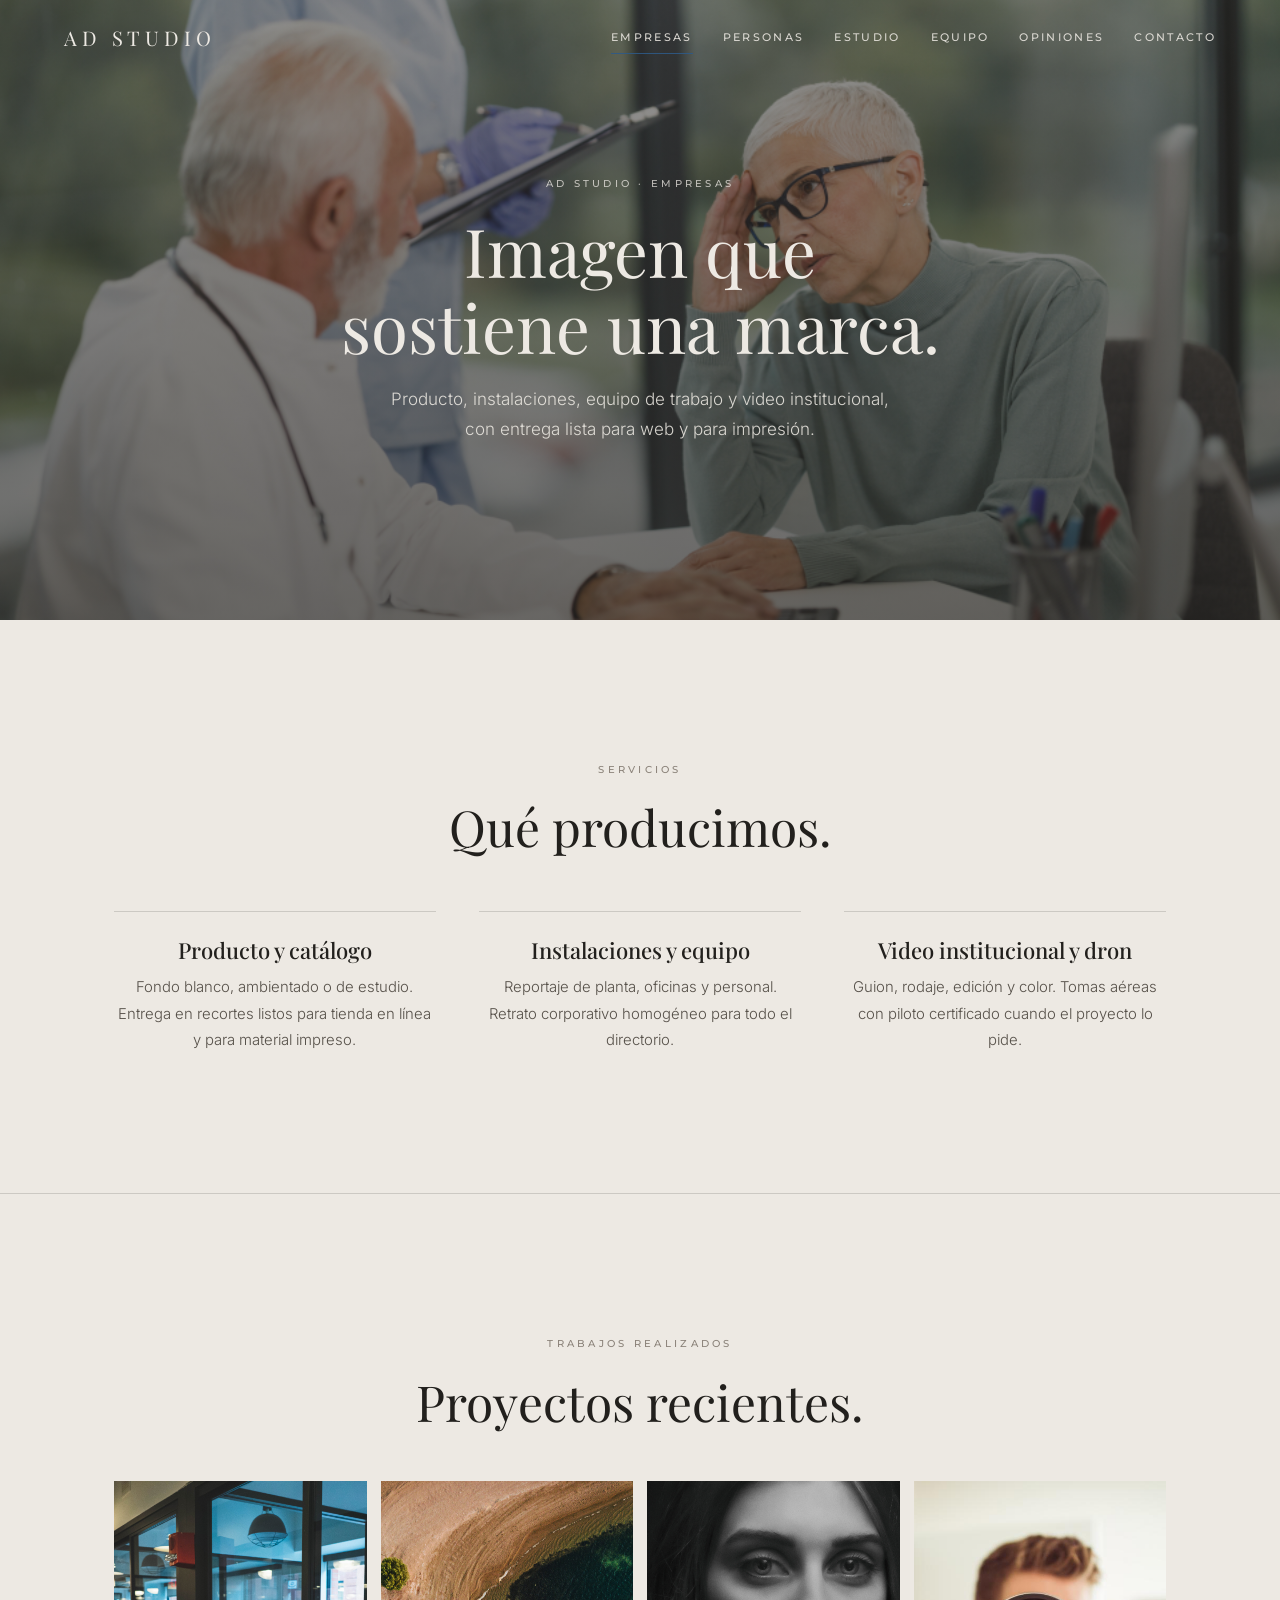
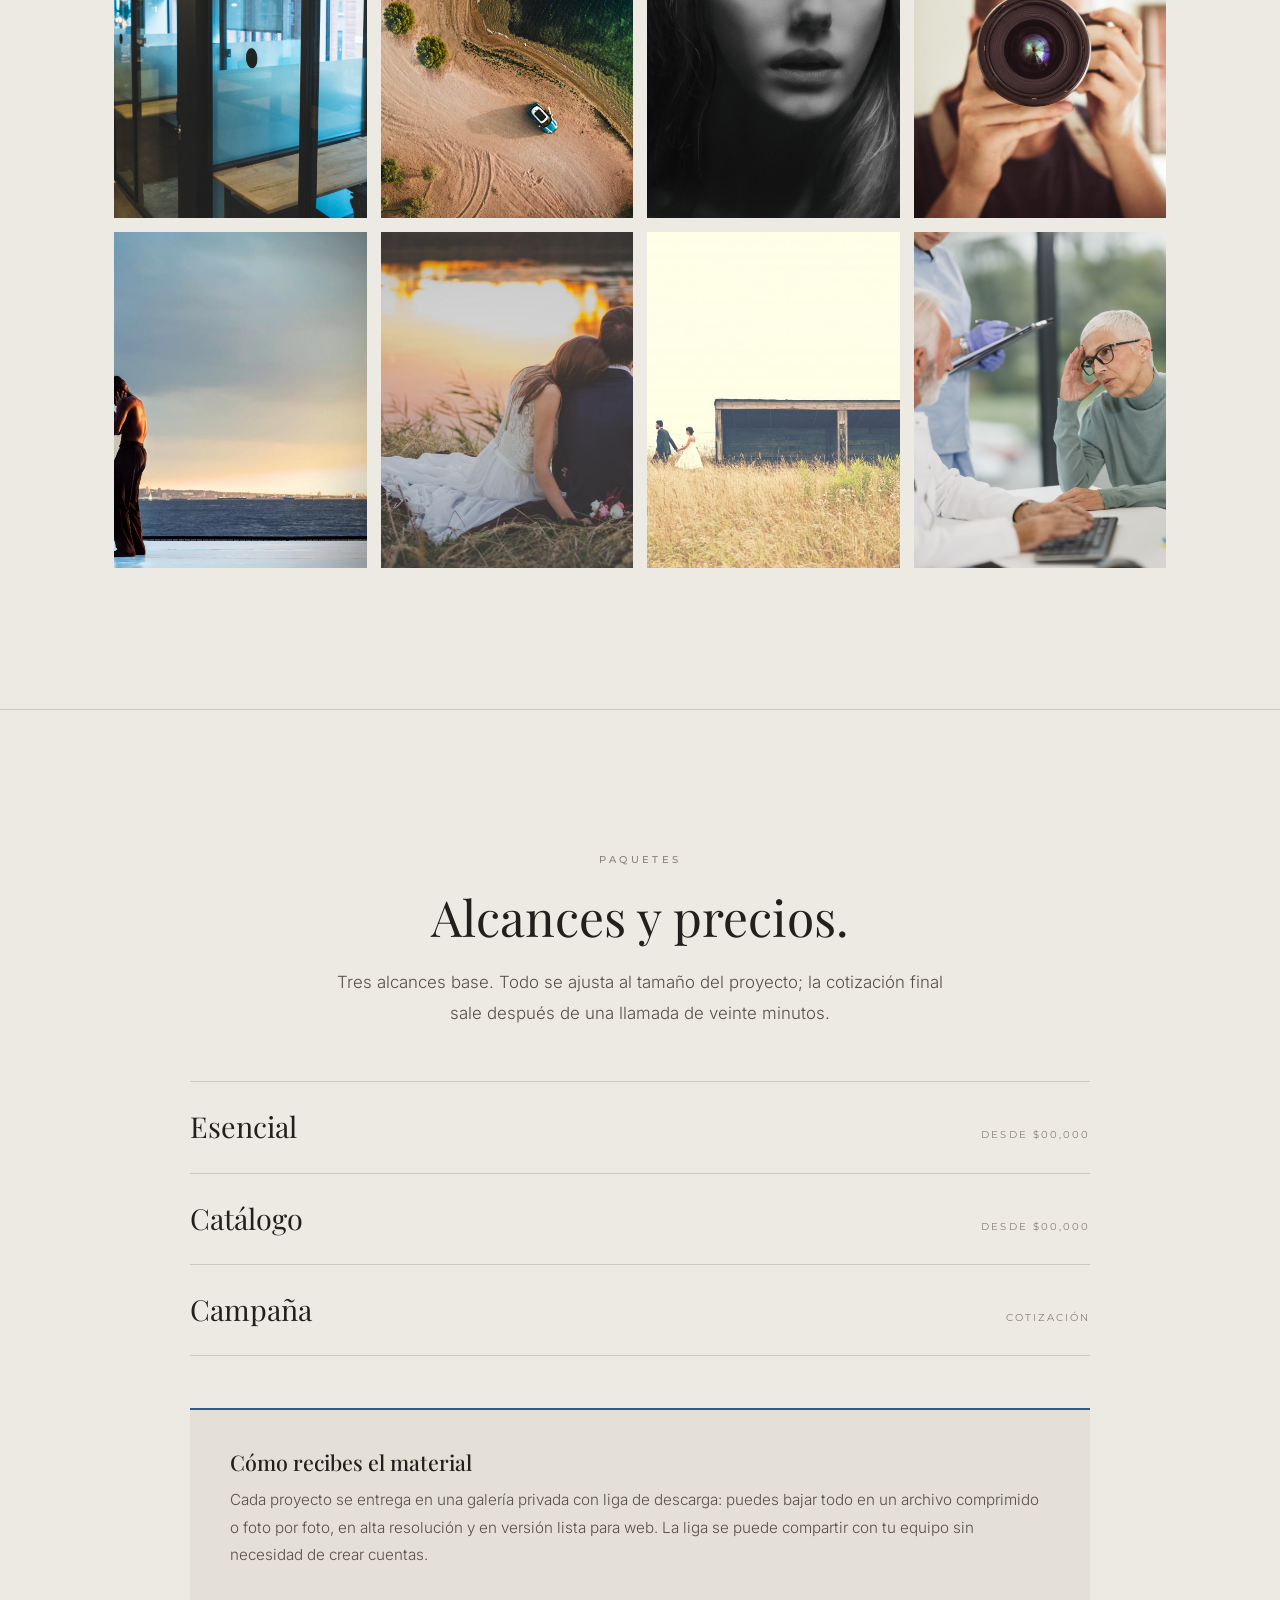
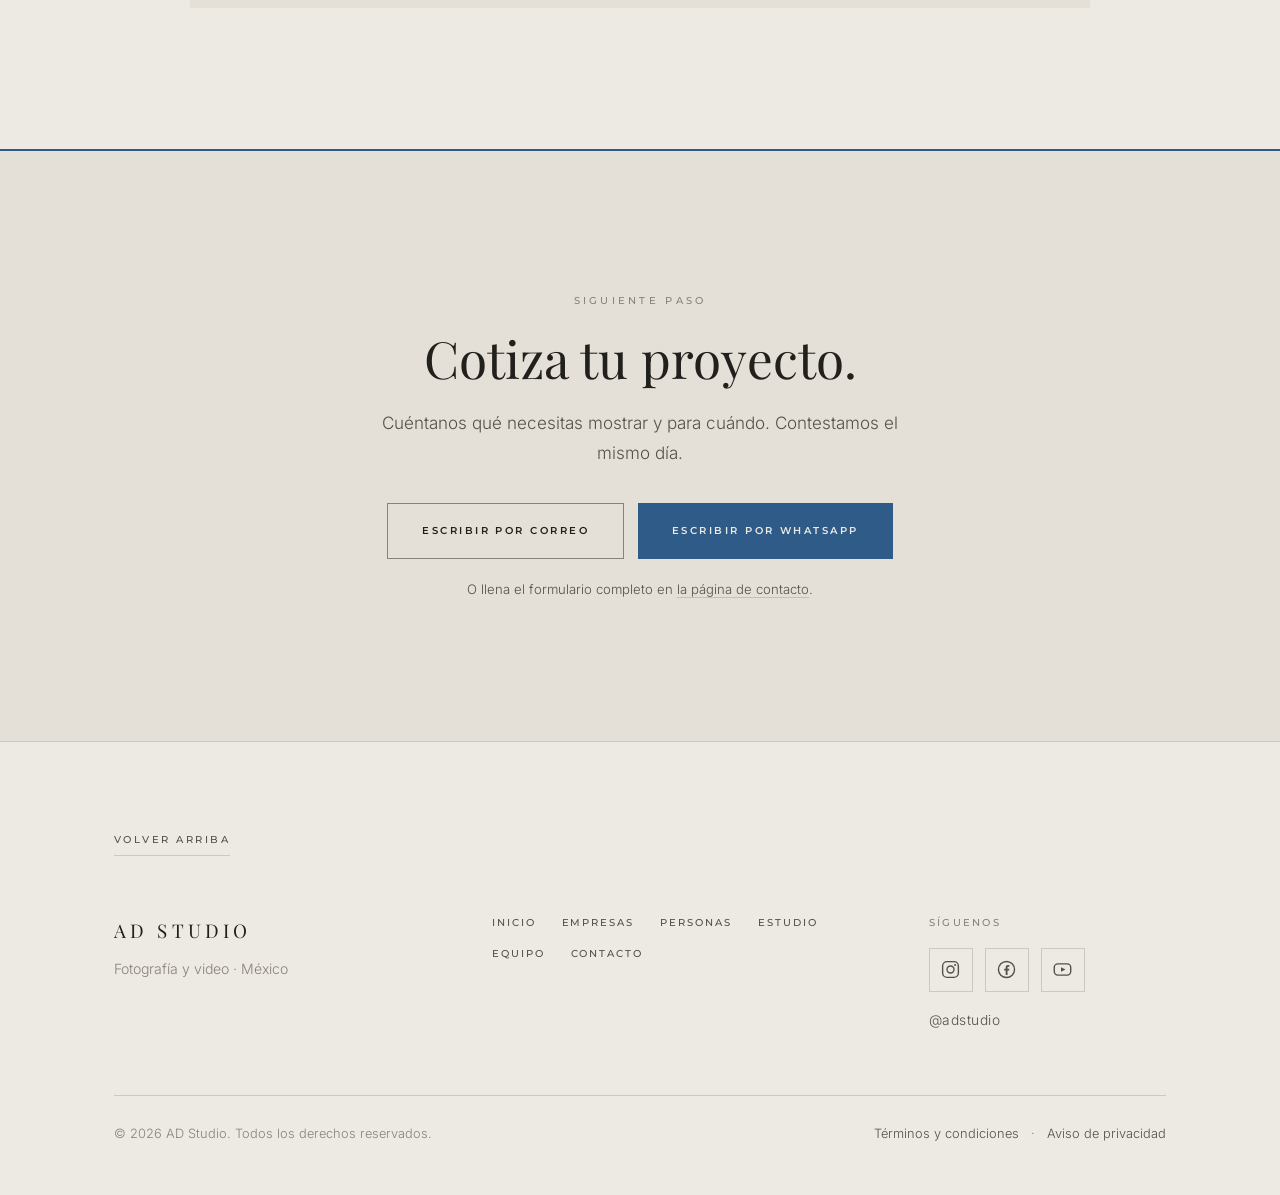
==== empresas.html @ ada670dd "Propuesta F Galeria: composicion centrada, puertas a sangre" ====
<!DOCTYPE html>
<html lang="es" data-zone="empresas">
<head>
<meta charset="utf-8">
<meta name="viewport" content="width=device-width, initial-scale=1">
<title>Empresas — AD Studio</title>
<meta name="description" content="Fotografía y video corporativo: producto, instalaciones, equipo, institucional y dron.">
<meta name="robots" content="noindex, nofollow, noarchive, nosnippet, noimageindex, notranslate">
<meta name="googlebot" content="noindex, nofollow">
<meta name="bingbot" content="noindex, nofollow">
<meta name="robots" content="noai, noimageai">
<meta name="referrer" content="no-referrer">
<meta http-equiv="Content-Security-Policy" content="default-src 'none'; img-src 'self' data:; media-src 'self'; style-src 'self'; script-src 'self'; font-src 'self'; form-action 'none'; base-uri 'none'; object-src 'none'">
<link rel="stylesheet" href="estilo.css">
</head>
<body>

<header class="bar">
  <div class="bar__in">
    <a class="sign" href="index.html">AD Studio</a>
    <button class="burger" type="button" aria-label="Menú" aria-expanded="false">
      <span></span><span></span><span></span>
    </button>
    <nav class="nav">
      <a href="empresas.html" aria-current="page">Empresas</a>
      <a href="personas.html">Personas</a>
      <a href="index.html#estudio">Estudio</a>
      <a href="index.html#equipo">Equipo</a>
      <a href="index.html#opiniones">Opiniones</a>
      <a href="index.html#contacto">Contacto</a>
    </nav>
  </div>
</header>

<main>

  <section class="phero">
    <img src="img/empresas-hero.jpg" alt="Sesión corporativa">
    <div class="phero__in">
      <span class="tag">AD Studio · Empresas</span>
      <h1>Imagen que sostiene una marca.</h1>
      <p>Producto, instalaciones, equipo de trabajo y video institucional, con entrega lista para web y para impresión.</p>
    </div>
  </section>

  <!-- ============ SERVICIOS ============ -->
  <section class="block">
    <div class="wrap">
      <span class="tag">Servicios</span>
      <h2>Qué producimos.</h2>
      <div class="svcs">
        <article class="svc">
          <h3>Producto y catálogo</h3>
          <p>Fondo blanco, ambientado o de estudio. Entrega en recortes listos para tienda en línea y para material impreso.</p>
        </article>
        <article class="svc">
          <h3>Instalaciones y equipo</h3>
          <p>Reportaje de planta, oficinas y personal. Retrato corporativo homogéneo para todo el directorio.</p>
        </article>
        <article class="svc">
          <h3>Video institucional y dron</h3>
          <p>Guion, rodaje, edición y color. Tomas aéreas con piloto certificado cuando el proyecto lo pide.</p>
        </article>
      </div>
    </div>
  </section>

  <!-- ============ TRABAJOS REALIZADOS: 8 fotos con zoom ============ -->
  <section class="block block--rule">
    <div class="wrap">
      <span class="tag">Trabajos realizados</span>
      <h2>Proyectos recientes.</h2>
      <div class="shots" id="shots-empresas">
        <figure class="shot"><img src="img/instalaciones.jpg" alt="Reportaje de instalaciones"></figure>
        <figure class="shot"><img src="img/dron.jpg" alt="Toma aérea con dron"></figure>
        <figure class="shot"><img src="img/marca-personal.jpg" alt="Retrato corporativo"></figure>
        <figure class="shot"><img src="img/estudio.jpg" alt="Sesión de producto en estudio"></figure>
        <figure class="shot"><img src="img/movimiento.jpg" alt="Video institucional"></figure>
        <figure class="shot"><img src="img/galeria-cine.jpg" alt="Fotograma de campaña"></figure>
        <figure class="shot"><img src="img/reel-cine.jpg" alt="Reel corporativo"></figure>
        <figure class="shot"><img src="img/empresas-hero.jpg" alt="Equipo de trabajo"></figure>
      </div>
      <button class="more" type="button" data-for="shots-empresas">Ver las 8 fotos</button>
    </div>
  </section>

  <!-- ============ PAQUETES ============ -->
  <section class="block block--rule">
    <div class="wrap">
      <span class="tag">Paquetes</span>
      <h2>Alcances y precios.</h2>
      <p class="lead mt22">Tres alcances base. Todo se ajusta al tamaño del proyecto; la cotización final sale después de una llamada de veinte minutos.</p>

      <div class="packs">
        <details class="pack">
          <summary><h3>Esencial</h3><span class="from">Desde $00,000</span></summary>
          <div class="pack__body">
            <ul>
              <li>Media jornada de producción</li>
              <li>40 fotografías editadas</li>
              <li>Galería de descarga por 6 meses</li>
            </ul>
            <ul>
              <li>Un set o locación</li>
              <li>Entrega en 10 días hábiles</li>
              <li>Licencia de uso comercial</li>
            </ul>
          </div>
        </details>

        <details class="pack">
          <summary><h3>Catálogo</h3><span class="from">Desde $00,000</span></summary>
          <div class="pack__body">
            <ul>
              <li>Jornada completa</li>
              <li>120 fotografías editadas</li>
              <li>Recortes para tienda en línea</li>
            </ul>
            <ul>
              <li>Hasta tres sets</li>
              <li>Entrega en 15 días hábiles</li>
              <li>Licencia de uso comercial ampliada</li>
            </ul>
          </div>
        </details>

        <details class="pack">
          <summary><h3>Campaña</h3><span class="from">Cotización</span></summary>
          <div class="pack__body">
            <ul>
              <li>Producción de varios días</li>
              <li>Fotografía y video</li>
              <li>Tomas aéreas con dron</li>
            </ul>
            <ul>
              <li>Guion y dirección de arte</li>
              <li>Cortes para redes y para web</li>
              <li>Calendario acordado por contrato</li>
            </ul>
          </div>
        </details>
      </div>

      <div class="note">
        <h3>Cómo recibes el material</h3>
        <p>Cada proyecto se entrega en una galería privada con liga de descarga: puedes bajar todo en un archivo comprimido o foto por foto, en alta resolución y en versión lista para web. La liga se puede compartir con tu equipo sin necesidad de crear cuentas.</p>
      </div>
    </div>
  </section>

  <section class="cta">
    <div class="wrap">
      <span class="tag">Siguiente paso</span>
      <h2>Cotiza tu proyecto.</h2>
      <p>Cuéntanos qué necesitas mostrar y para cuándo. Contestamos el mismo día.</p>
      <div class="send">
        <a class="btn btn--line" href="mailto:hola@adstudio.mx">Escribir por correo</a>
        <a class="btn" href="https://wa.me/520000000000" target="_blank" rel="noopener">Escribir por WhatsApp</a>
      </div>
      <p class="fine">O llena el formulario completo en <a href="index.html#contacto">la página de contacto</a>.</p>
    </div>
  </section>

</main>

<footer class="foot">
  <div class="wrap">
    <a class="foot__top" href="#">Volver arriba</a>

    <div class="foot__in">
      <div class="foot__brand">
        <p class="foot__mark">AD Studio</p>
        <p class="foot__tag">Fotografía y video · México</p>
      </div>

      <nav class="foot__nav" aria-label="Pie de página">
        <a href="index.html">Inicio</a>
        <a href="empresas.html">Empresas</a>
        <a href="personas.html">Personas</a>
        <a href="index.html#estudio">Estudio</a>
        <a href="index.html#equipo">Equipo</a>
        <a href="index.html#contacto">Contacto</a>
      </nav>

      <!-- Redes: faltan las cuentas reales de Andrés. Borrar la que no use. -->
      <div class="foot__social">
        <p class="foot__follow">Síguenos</p>
        <ul class="social">
          <li><a href="https://instagram.com/adstudio" target="_blank" rel="noopener" aria-label="Instagram">
            <svg viewBox="0 0 24 24" width="21" height="21" aria-hidden="true" focusable="false">
              <rect x="3" y="3" width="18" height="18" rx="5" fill="none" stroke="currentColor" stroke-width="1.6"/>
              <circle cx="12" cy="12" r="4" fill="none" stroke="currentColor" stroke-width="1.6"/>
              <circle cx="17.2" cy="6.8" r="1.15" fill="currentColor"/>
            </svg></a></li>
          <li><a href="https://facebook.com/adstudio" target="_blank" rel="noopener" aria-label="Facebook">
            <svg viewBox="0 0 24 24" width="21" height="21" aria-hidden="true" focusable="false">
              <circle cx="12" cy="12" r="9.2" fill="none" stroke="currentColor" stroke-width="1.6"/>
              <path d="M13.2 18.4v-5.2h1.75l.32-2.05H13.2V9.85c0-.6.18-1 1.03-1h1.1V7.05c-.19-.03-.84-.09-1.6-.09-1.58 0-2.66.95-2.66 2.7v1.49H9.3v2.05h1.77v5.2z" fill="currentColor"/>
            </svg></a></li>
          <li><a href="https://youtube.com/@adstudio" target="_blank" rel="noopener" aria-label="YouTube">
            <svg viewBox="0 0 24 24" width="21" height="21" aria-hidden="true" focusable="false">
              <rect x="2.6" y="5.6" width="18.8" height="12.8" rx="4" fill="none" stroke="currentColor" stroke-width="1.6"/>
              <path d="M10.3 9.4l5.1 2.6-5.1 2.6z" fill="currentColor"/>
            </svg></a></li>
        </ul>
        <p class="foot__handle">@adstudio</p>
      </div>
    </div>

    <div class="foot__legal">
      <p>© <span class="anio">2026</span> AD Studio. Todos los derechos reservados.</p>
      <p class="foot__legal-links">
        <a href="terminos.html">Términos y condiciones</a>
        <span aria-hidden="true">·</span>
        <a href="privacidad.html">Aviso de privacidad</a>
      </p>
    </div>
  </div>
</footer>

<script src="sitio.js"></script>
</body>
</html>
---- estilo.css ----
/* =========================================================
   AD STUDIO - Propuesta F "Galería"
   Mismo contenido y misma paleta clara que "Luz", otra puesta
   en pagina: composicion centrada de revista, las dos puertas
   a sangre de lado a lado, trayectoria en linea de tiempo.
   Tipografias del brief: Playfair Display + Montserrat + Inter.
   ========================================================= */

@font-face{font-family:'Playfair Display';font-style:normal;font-weight:400;font-display:swap;src:url(fonts/PlayfairDisplay-400-normal.woff2) format('woff2')}
@font-face{font-family:'Playfair Display';font-style:normal;font-weight:500;font-display:swap;src:url(fonts/PlayfairDisplay-500-normal.woff2) format('woff2')}
@font-face{font-family:'Playfair Display';font-style:normal;font-weight:600;font-display:swap;src:url(fonts/PlayfairDisplay-600-normal.woff2) format('woff2')}
@font-face{font-family:'Playfair Display';font-style:italic;font-weight:400;font-display:swap;src:url(fonts/PlayfairDisplay-400-italic.woff2) format('woff2')}
@font-face{font-family:'Montserrat';font-style:normal;font-weight:400;font-display:swap;src:url(fonts/Montserrat-400-normal.woff2) format('woff2')}
@font-face{font-family:'Montserrat';font-style:normal;font-weight:500;font-display:swap;src:url(fonts/Montserrat-500-normal.woff2) format('woff2')}
@font-face{font-family:'Montserrat';font-style:normal;font-weight:600;font-display:swap;src:url(fonts/Montserrat-600-normal.woff2) format('woff2')}
@font-face{font-family:'Inter';font-style:normal;font-weight:300;font-display:swap;src:url(fonts/Inter-300-normal.woff2) format('woff2')}
@font-face{font-family:'Inter';font-style:normal;font-weight:400;font-display:swap;src:url(fonts/Inter-400-normal.woff2) format('woff2')}
@font-face{font-family:'Inter';font-style:normal;font-weight:500;font-display:swap;src:url(fonts/Inter-500-normal.woff2) format('woff2')}

:root{
  /* misma paleta de la propuesta 3 que pidio Andres */
  --bone:#EDE9E3;
  --bone-2:#E4DFD7;
  --bone-3:#D8D2C8;
  --char:#22201D;
  --char-2:#565049;
  --char-3:#8A8279;
  --night:#1A2B4C;
  --steel:#2E5B88;
  --copper:#B07F53;
  --rule:rgba(34,32,29,.16);
  --accent:#1A2B4C;

  --display:"Playfair Display",Georgia,"Times New Roman",serif;
  --text:"Inter",system-ui,-apple-system,"Segoe UI",sans-serif;
  --label:"Montserrat",system-ui,-apple-system,sans-serif;
  --ease:cubic-bezier(.22,.61,.36,1);

  --gut:clamp(22px,5vw,80px);
  --stack:clamp(76px,11vw,160px);
}
[data-zone="empresas"]{--accent:#2E5B88}
[data-zone="personas"]{--accent:#B07F53}

*{box-sizing:border-box}
html{scroll-behavior:smooth;-webkit-text-size-adjust:100%}
body{
  margin:0;background:var(--bone);color:var(--char);
  font-family:var(--text);font-weight:300;font-size:17px;line-height:1.8;
  -webkit-font-smoothing:antialiased;overflow-x:hidden;
}
img{max-width:100%;display:block}
a{color:inherit;text-decoration:none}
p{margin:0}
h1,h2,h3{margin:0;font-family:var(--display);font-weight:400;line-height:1.12;text-wrap:balance}
:focus-visible{outline:2px solid var(--accent);outline-offset:3px}
button,input,select,textarea{font:inherit;color:inherit}
.sr{position:absolute;width:1px;height:1px;overflow:hidden;clip:rect(0 0 0 0);white-space:nowrap}

.wrap{max-width:1180px;margin:0 auto;padding:0 var(--gut)}
.narrow{max-width:64ch}

/* En esta propuesta los encabezados de seccion van centrados:
   es lo que le da el aire de galeria. */
.tag{
  font-family:var(--label);font-size:.64rem;font-weight:500;
  letter-spacing:.32em;text-transform:uppercase;color:var(--char-3);
  display:block;margin-bottom:20px;
}
.lead{font-size:1.05rem;color:var(--char-2);line-height:1.85;max-width:62ch}
.block > .wrap > .tag,
.block > .wrap > h2,
.block > .wrap > .lead,
.doors > .wrap > .tag,
.doors > .wrap > .doors__title{text-align:center;margin-left:auto;margin-right:auto}

/* ---------- barra ---------- */
.bar{position:fixed;top:0;left:0;right:0;z-index:60;transition:background .4s var(--ease),border-color .4s var(--ease);border-bottom:1px solid transparent}
.bar.is-solid{background:rgba(237,233,227,.95);backdrop-filter:blur(10px);border-bottom-color:var(--rule)}
.bar__in{display:flex;align-items:center;justify-content:space-between;gap:20px;min-height:76px;padding:0 var(--gut)}
.sign{font-family:var(--display);font-size:1.26rem;letter-spacing:.24em;text-transform:uppercase;color:#EDE9E3}
.bar.is-solid .sign,.bar.is-plain .sign{color:var(--char)}
.nav{display:flex;align-items:center;gap:30px}
.nav a{
  font-family:var(--label);font-size:.66rem;font-weight:500;letter-spacing:.22em;
  text-transform:uppercase;color:#EDE9E3;opacity:.88;padding:6px 0;
  border-bottom:1px solid transparent;transition:border-color .3s var(--ease),opacity .3s var(--ease);
}
.bar.is-solid .nav a,.bar.is-plain .nav a{color:var(--char-2);opacity:1}
.nav a:hover{border-bottom-color:currentColor}
.nav a[aria-current="page"]{border-bottom-color:var(--accent)}
.burger{display:none;background:none;border:0;width:46px;height:46px;cursor:pointer;align-items:center;justify-content:center;flex-direction:column;gap:5px}
.burger span{display:block;width:21px;height:1.5px;background:#EDE9E3;transition:transform .3s var(--ease),opacity .2s var(--ease)}
.bar.is-solid .burger span,.bar.is-plain .burger span{background:var(--char)}

/* ---------- hero: el video manda, el texto va centrado ---------- */
.hero{position:relative;height:100svh;min-height:560px;overflow:hidden;background:var(--char)}
.hero__media{position:absolute;inset:0}
.hero__media img,.hero__media video{position:absolute;inset:0;width:100%;height:100%;object-fit:cover}
.hero__media::after{content:"";position:absolute;inset:0;background:linear-gradient(180deg,rgba(34,32,29,.46) 0%,rgba(34,32,29,.22) 45%,rgba(34,32,29,.52) 100%)}
.cineloop img{opacity:0;animation:cine 18s infinite var(--ease);transform:scale(1.04)}
.cineloop img:nth-child(1){animation-delay:0s}
.cineloop img:nth-child(2){animation-delay:6s}
.cineloop img:nth-child(3){animation-delay:12s}
@keyframes cine{
  0%{opacity:0;transform:scale(1.02)}
  6%{opacity:1}
  33%{opacity:1;transform:scale(1.11)}
  39%{opacity:0;transform:scale(1.12)}
  100%{opacity:0}
}
.hero__in{
  position:relative;z-index:2;height:100%;display:flex;flex-direction:column;
  align-items:center;justify-content:center;text-align:center;
  padding:0 var(--gut);max-width:1180px;margin:0 auto;color:#EDE9E3;
}
.hero .tag{color:rgba(237,233,227,.76);letter-spacing:.38em;margin-bottom:26px}
.hero h1{font-size:clamp(2.4rem,6.2vw,5rem);font-weight:400;line-height:1.1;max-width:18ch}
.hero h1 em{font-style:italic}
.hero__sub{margin-top:26px;max-width:46ch;color:rgba(237,233,227,.88);font-size:1.02rem;line-height:1.75}
.scroll{
  position:absolute;left:50%;bottom:30px;transform:translateX(-50%);z-index:2;
  font-family:var(--label);font-size:.58rem;letter-spacing:.3em;text-transform:uppercase;
  color:rgba(237,233,227,.66);display:flex;flex-direction:column;align-items:center;gap:12px;
}
.scroll::after{content:"";width:1px;height:46px;background:linear-gradient(rgba(237,233,227,.66),transparent)}

/* ---------- dos puertas a sangre, lado a lado ---------- */
.doors{padding:var(--stack) 0 0}
.doors__title{font-family:var(--display);font-size:clamp(1.8rem,4vw,2.8rem);font-weight:400;max-width:22ch}
.doors__grid{
  display:grid;grid-template-columns:1fr 1fr;gap:0;
  margin-top:clamp(40px,5vw,64px);
  width:100vw;margin-left:calc(50% - 50vw);
}
.door{position:relative;display:block;overflow:hidden;background:var(--bone-3);aspect-ratio:3/4;isolation:isolate}
.door img{position:absolute;inset:0;width:100%;height:100%;object-fit:cover;z-index:-2;transition:transform 1.2s var(--ease)}
.door::after{
  content:"";position:absolute;inset:0;z-index:-1;
  background:linear-gradient(180deg,rgba(34,32,29,.20) 0%,rgba(34,32,29,.34) 55%,rgba(34,32,29,.72) 100%);
  transition:background .5s var(--ease);
}
.door:hover img,.door:focus-visible img{transform:scale(1.05)}
.door--e::after{background:linear-gradient(180deg,rgba(26,43,76,.22) 0%,rgba(26,43,76,.38) 55%,rgba(26,43,76,.78) 100%)}
.door--p::after{background:linear-gradient(180deg,rgba(60,40,26,.22) 0%,rgba(60,40,26,.36) 55%,rgba(60,40,26,.76) 100%)}
.door__in{
  position:relative;height:100%;display:flex;flex-direction:column;
  align-items:center;justify-content:center;text-align:center;
  padding:clamp(24px,4vw,56px);color:#EDE9E3;
}
.door h3{font-size:clamp(1.9rem,3.8vw,3rem);font-weight:400;letter-spacing:.02em}
.door p{margin-top:16px;font-size:.98rem;line-height:1.7;color:rgba(237,233,227,.88);max-width:30ch}
.door .go{
  margin-top:28px;display:inline-flex;flex-direction:column;align-items:center;gap:10px;
  font-family:var(--label);font-size:.64rem;font-weight:600;letter-spacing:.26em;text-transform:uppercase;
}
.door .go::after{content:"";width:34px;height:1px;background:currentColor;transition:width .35s var(--ease)}
.door:hover .go::after,.door:focus-visible .go::after{width:60px}

/* ---------- bloques ---------- */
.block{padding:var(--stack) 0}
.block--rule{border-top:1px solid var(--rule)}
.block h2{font-size:clamp(2rem,4.2vw,3.1rem);font-weight:400}
.block h2 em{font-style:italic}
.duo{display:grid;grid-template-columns:1fr 1fr;gap:clamp(32px,6vw,80px);align-items:center}
.duo figure{margin:0;aspect-ratio:4/5;overflow:hidden;background:var(--bone-3)}
.duo figure img{width:100%;height:100%;object-fit:cover}
.facts{display:flex;flex-wrap:wrap;gap:clamp(26px,5vw,58px);margin-top:40px;padding-top:30px;border-top:1px solid var(--rule)}
.fact b{display:block;font-family:var(--display);font-size:2.4rem;font-weight:400;line-height:1}
.fact span{font-family:var(--label);font-size:.62rem;letter-spacing:.22em;text-transform:uppercase;color:var(--char-3)}

/* ---------- estudio: cita centrada y linea de tiempo ---------- */
.split{display:block;max-width:74ch;margin:0 auto;text-align:center}
.quote{
  font-family:var(--display);font-style:italic;font-weight:400;
  font-size:clamp(1.6rem,3.2vw,2.4rem);line-height:1.34;color:var(--char);
  border:0;padding:0;margin:0 auto clamp(30px,4vw,46px);max-width:24ch;
}
.split h2{margin-bottom:0}
.split .lead{margin-left:auto;margin-right:auto;text-align:left}
.path{
  display:grid;grid-template-columns:repeat(4,1fr);gap:clamp(18px,2.6vw,34px);
  margin:clamp(52px,7vw,84px) 0 0;padding-top:clamp(30px,3.6vw,44px);
  border-top:1px solid var(--rule);position:relative;
}
.path > div{display:flex;flex-direction:column;gap:12px;position:relative;padding-top:22px}
.path > div::before{
  content:"";position:absolute;top:-2px;left:0;width:9px;height:9px;
  background:var(--accent);border-radius:50%;transform:translateY(-50%);
}
.path dt{font-family:var(--label);font-size:.64rem;font-weight:600;letter-spacing:.22em;text-transform:uppercase;color:var(--accent)}
.path dd{margin:0}
.path dd h3{font-size:1.24rem;font-weight:500;margin-bottom:8px}
.path dd p{font-size:.92rem;line-height:1.7;color:var(--char-2)}
.banner{position:relative;margin:clamp(52px,7vw,84px) 0 0;aspect-ratio:21/9;overflow:hidden;background:var(--bone-3)}
.banner img{width:100%;height:100%;object-fit:cover}

/* ---------- equipo ---------- */
.crew{display:grid;grid-template-columns:repeat(4,1fr);gap:clamp(14px,2vw,24px);margin-top:clamp(40px,5vw,60px)}
.flip{perspective:1200px;background:none;border:0;padding:0;cursor:pointer;text-align:center;font:inherit;color:inherit}
.flip__in{display:block;position:relative;aspect-ratio:3/4;transition:transform .7s var(--ease);transform-style:preserve-3d}
.flip[aria-pressed="true"] .flip__in{transform:rotateY(180deg)}
.flip__face{position:absolute;inset:0;backface-visibility:hidden;overflow:hidden;background:var(--bone-3)}
.flip__face img{width:100%;height:100%;object-fit:cover;filter:grayscale(1) contrast(1.04);transition:filter .5s var(--ease)}
.flip:hover .flip__face img{filter:grayscale(.15) contrast(1.02)}
.flip__back{
  transform:rotateY(180deg);background:var(--bone-2);color:var(--char);
  display:flex;flex-direction:column;justify-content:center;gap:12px;padding:clamp(18px,2.2vw,28px);
  text-align:left;border-top:2px solid var(--accent);
}
.flip__back .who{font-family:var(--display);font-size:1.42rem;font-weight:400;line-height:1.14}
.flip__back .role{font-family:var(--label);font-size:.58rem;letter-spacing:.22em;text-transform:uppercase;color:var(--char-3)}
.flip__back .bio{font-size:.88rem;line-height:1.6;color:var(--char-2)}
.flip__name{display:block;margin-top:16px}
.flip__name b{display:block;font-family:var(--display);font-size:1.12rem;font-weight:400}
.flip__name span{font-family:var(--label);font-size:.58rem;letter-spacing:.22em;text-transform:uppercase;color:var(--char-3)}
.flip__hint{font-family:var(--label);font-size:.56rem;letter-spacing:.2em;text-transform:uppercase;color:var(--char-3);margin-top:6px;display:block}

/* ---------- opiniones ---------- */
.voices{display:grid;grid-template-columns:repeat(3,1fr);gap:clamp(22px,3vw,46px);margin-top:clamp(40px,5vw,58px)}
.voice{border-top:1px solid var(--rule);padding-top:28px;margin:0;text-align:center}
.voice blockquote{margin:0;font-family:var(--display);font-size:1.22rem;font-weight:400;font-style:italic;line-height:1.5;color:var(--char)}
.voice figcaption{margin-top:20px;font-family:var(--label);font-size:.6rem;letter-spacing:.22em;text-transform:uppercase;color:var(--char-3)}

/* ---------- galerias ---------- */
.shots{display:grid;grid-template-columns:repeat(4,1fr);gap:clamp(8px,1.2vw,14px);margin-top:clamp(36px,4.4vw,52px)}
.shot{position:relative;margin:0;aspect-ratio:3/4;overflow:hidden;background:var(--bone-3)}
.shot img{width:100%;height:100%;object-fit:cover;transition:transform .9s var(--ease)}
.shot:hover img{transform:scale(1.08)}
.more{display:none}

/* ---------- paquetes ---------- */
.packs{margin-top:clamp(36px,4.4vw,52px);border-top:1px solid var(--rule);max-width:900px;margin-left:auto;margin-right:auto}
.pack{border-bottom:1px solid var(--rule)}
.pack summary{list-style:none;cursor:pointer;padding:28px 0;display:flex;align-items:baseline;justify-content:space-between;gap:20px}
.pack summary::-webkit-details-marker{display:none}
.pack summary h3{font-size:clamp(1.3rem,2.3vw,1.8rem);font-weight:400}
.pack[open] summary h3{color:var(--accent)}
.pack .from{font-family:var(--label);font-size:.64rem;letter-spacing:.2em;text-transform:uppercase;color:var(--char-3);white-space:nowrap}
.pack__body{padding-bottom:32px;display:grid;grid-template-columns:1fr 1fr;gap:clamp(22px,4vw,56px)}
.pack__body ul{margin:0;padding-left:1.1em;color:var(--char-2);font-size:.95rem;line-height:1.9}

/* ---------- contacto ---------- */
.talk__grid{display:grid;grid-template-columns:minmax(0,1.5fr) minmax(0,.9fr);gap:clamp(30px,5vw,64px);margin-top:clamp(40px,5vw,58px);align-items:start;text-align:left}
.form{background:var(--bone-2);padding:clamp(24px,3.4vw,44px)}
.form .row{display:grid;grid-template-columns:1fr 1fr;gap:clamp(14px,2vw,24px)}
.f{margin:0 0 clamp(16px,2vw,22px);display:flex;flex-direction:column;gap:8px}
.f label{font-family:var(--label);font-size:.6rem;font-weight:500;letter-spacing:.22em;text-transform:uppercase;color:var(--char-3)}
.f input,.f select,.f textarea{
  background:var(--bone);border:1px solid var(--rule);
  padding:13px 14px;min-height:48px;font-size:1rem;font-weight:300;width:100%;border-radius:0;
  transition:border-color .3s var(--ease);
}
.f select{appearance:none;cursor:pointer}
.f input:focus,.f select:focus,.f textarea:focus{outline:none;border-color:var(--accent)}
.f textarea{min-height:124px;resize:vertical;line-height:1.7}
.f input::placeholder,.f textarea::placeholder{color:var(--char-3)}

.btn{
  display:inline-flex;align-items:center;gap:12px;margin-top:34px;
  font-family:var(--label);font-size:.64rem;font-weight:600;letter-spacing:.24em;text-transform:uppercase;
  background:var(--accent);color:#EDE9E3;padding:18px 34px;min-height:52px;
  transition:filter .25s var(--ease),transform .25s var(--ease);
}
.btn:hover{filter:brightness(1.22);transform:translateY(-1px)}
.btn--line{background:transparent;color:var(--char);border:1px solid var(--char-3)}
.btn--line:hover{filter:none;background:var(--bone);border-color:var(--char)}
.send{display:flex;flex-wrap:wrap;gap:14px;margin-top:clamp(18px,2.4vw,28px)}
.send .btn{margin-top:0}
.estado{margin-top:16px;font-size:.88rem;color:var(--accent);min-height:1.2em}
.fine{margin-top:12px;font-size:.82rem;line-height:1.6;color:var(--char-3);max-width:52ch}
.fine a{border-bottom:1px solid var(--rule)}

.card{background:transparent;padding:0;border-top:2px solid var(--accent);padding-top:clamp(22px,2.6vw,30px)}
.card .tag{margin-bottom:24px}
.card dl{margin:0;display:flex;flex-direction:column;gap:24px}
.card dt{font-family:var(--label);font-size:.58rem;font-weight:500;letter-spacing:.22em;text-transform:uppercase;color:var(--char-3)}
.card dd{margin:6px 0 0;font-size:1rem;color:var(--char)}
.card dd a{border-bottom:1px solid var(--rule);transition:border-color .3s var(--ease)}
.card dd a:hover{border-bottom-color:var(--accent)}

.cta{background:var(--bone-2);color:var(--char);border-top:2px solid var(--accent);padding:var(--stack) 0;text-align:center}
.cta .tag{color:var(--char-3)}
.cta h2{font-size:clamp(2rem,4.4vw,3.2rem);font-weight:400;max-width:18ch;margin:0 auto}
.cta p{margin:20px auto 0;color:var(--char-2);max-width:48ch}
.cta .send{margin-top:34px;justify-content:center}
.cta .fine{margin-left:auto;margin-right:auto}

/* ---------- pie ---------- */
.foot{padding:60px 0 50px;border-top:1px solid var(--rule);font-size:.86rem;color:var(--char-3)}
.foot__in{display:flex;flex-wrap:wrap;gap:20px 46px;justify-content:space-between;align-items:flex-start}
.foot a{color:var(--char-2)}
.foot a:hover{color:var(--char)}
.foot nav{display:flex;flex-wrap:wrap;gap:8px 26px;font-family:var(--label);font-size:.62rem;letter-spacing:.2em;text-transform:uppercase}
.foot__mark{font-family:var(--display);font-size:1.18rem;letter-spacing:.22em;text-transform:uppercase;color:var(--char)}
.foot__in p + p{margin-top:10px}

/* ---------- paginas internas ---------- */
.phero{position:relative;height:min(72svh,620px);min-height:420px;overflow:hidden;background:var(--char)}
.phero img{position:absolute;inset:0;width:100%;height:100%;object-fit:cover}
.phero::after{content:"";position:absolute;inset:0;background:linear-gradient(180deg,rgba(34,32,29,.44),rgba(34,32,29,.64))}
.phero__in{position:relative;z-index:2;height:100%;display:flex;flex-direction:column;align-items:center;justify-content:center;text-align:center;padding:0 var(--gut);max-width:1180px;margin:0 auto;color:#EDE9E3}
.phero h1{font-size:clamp(2.2rem,5.6vw,4.2rem);font-weight:400;max-width:16ch}
.phero .tag{color:rgba(237,233,227,.76)}
.phero p{margin-top:20px;max-width:46ch;color:rgba(237,233,227,.88)}

.svcs{display:grid;grid-template-columns:repeat(3,1fr);gap:clamp(24px,3.4vw,48px);margin-top:clamp(40px,5vw,56px)}
.svc{border-top:1px solid var(--rule);padding-top:26px;text-align:center}
.svc h3{font-size:1.38rem;font-weight:500;margin-bottom:12px}
.svc p{font-size:.93rem;color:var(--char-2);line-height:1.75}

.note{margin:clamp(36px,4.4vw,52px) auto 0;background:var(--bone-2);padding:clamp(24px,3.4vw,40px);border-top:2px solid var(--accent);max-width:900px}
.note h3{font-size:1.34rem;font-weight:500;margin-bottom:12px}
.note p{color:var(--char-2);font-size:.95rem}

/* ---------- legal ---------- */
.legal{padding:140px 0 calc(var(--stack) * .8)}
.legal h1{font-size:clamp(2rem,4.2vw,2.9rem);font-weight:400;margin-bottom:10px}
.legal h2{font-size:1.36rem;font-weight:500;margin:48px 0 14px}
.legal p,.legal li{color:var(--char-2);font-size:.97rem;line-height:1.85}
.legal ul{padding-left:1.1em;margin:12px 0}
.legal .updated{font-family:var(--label);font-size:.62rem;letter-spacing:.2em;text-transform:uppercase;color:var(--char-3)}

/* ---------- utilidades (la CSP bloquea los estilos en linea) ---------- */
.mt14{margin-top:14px}
.mt18{margin-top:18px}
.mt20{margin-top:20px}
.mt22{margin-top:22px}
.mt26{margin-top:26px}
.mt40{margin-top:40px}

/* =========================================================
   MOVIL - menos informacion al scrollear
   ========================================================= */
@media (max-width:1000px){
  .crew{grid-template-columns:repeat(2,1fr)}
  .voices{grid-template-columns:1fr;gap:32px}
  .svcs{grid-template-columns:1fr;gap:30px}
  .shots{grid-template-columns:repeat(2,1fr)}
  .pack__body{grid-template-columns:1fr}
  .path{grid-template-columns:1fr 1fr;gap:26px 30px}
  .talk__grid{grid-template-columns:1fr;gap:34px}
  .flip__back{padding:14px;gap:8px;justify-content:flex-start}
  .flip__back .role{font-size:.54rem;letter-spacing:.16em}
  .flip__back .who{font-size:1.1rem}
  .flip__back .bio{font-size:.78rem;line-height:1.5}
}
@media (max-width:820px){
  body{font-size:16px}
  :root{--stack:clamp(56px,13vw,88px)}
  .nav{
    position:fixed;inset:76px 0 auto;flex-direction:column;align-items:flex-start;gap:0;
    background:var(--bone);border-bottom:1px solid var(--rule);padding:8px var(--gut) 24px;
    transform:translateY(-130%);transition:transform .42s var(--ease);
  }
  .nav.is-open{transform:translateY(0)}
  .nav a{color:var(--char);opacity:1;width:100%;padding:16px 0;border-bottom:1px solid var(--rule);font-size:.74rem}
  .nav a:last-child{border-bottom:0}
  .burger{display:flex}
  .bar.is-open{background:var(--bone)}
  .bar.is-open .sign{color:var(--char)}
  .bar.is-open .burger span{background:var(--char)}
  .bar.is-open .burger span:nth-child(1){transform:translateY(6.5px) rotate(45deg)}
  .bar.is-open .burger span:nth-child(2){opacity:0}
  .bar.is-open .burger span:nth-child(3){transform:translateY(-6.5px) rotate(-45deg)}

  .hero{height:84svh;min-height:470px}
  .hero__sub{display:none}
  .scroll{display:none}
  .doors__grid{grid-template-columns:1fr}
  .door{aspect-ratio:4/3}
  .door p{display:none}
  .duo{grid-template-columns:1fr;gap:28px}
  .duo figure{aspect-ratio:3/2}
  .banner{aspect-ratio:3/2}
  .path{grid-template-columns:1fr;gap:24px}
  .facts{gap:24px 34px}
  .fact b{font-size:2rem}
  .crew{gap:12px}
  .shot:nth-child(n+5){display:none}
  .shots.is-all .shot{display:block}
  .more{
    display:inline-flex;align-items:center;gap:10px;margin-top:22px;background:none;border:1px solid var(--rule);
    font-family:var(--label);font-size:.62rem;font-weight:500;letter-spacing:.22em;text-transform:uppercase;
    padding:14px 24px;min-height:46px;cursor:pointer;color:var(--char-2);
  }
  .form .row{grid-template-columns:1fr;gap:0}
  .send{flex-direction:column;align-items:stretch}
  .send .btn{justify-content:center}
  .phero{height:64svh;min-height:380px}
  .phero p{display:none}
  .foot__in{flex-direction:column;gap:22px}
}
@media (max-height:760px){ .scroll{display:none} }
@media (prefers-reduced-motion:reduce){
  html{scroll-behavior:auto}
  *,*::before,*::after{animation-duration:.001ms!important;animation-iteration-count:1!important;transition-duration:.001ms!important}
  .cineloop img:nth-child(1){opacity:1}
}

/* =========================================================
   PIE DE PAGINA COMPLETO
   Menu, redes sociales y linea de derechos reservados.
   ========================================================= */
.foot{padding:clamp(56px,7vw,84px) 0 46px;border-top:1px solid var(--rule)}
.foot__top{
  display:inline-block;font-family:var(--label);font-size:.6rem;font-weight:500;
  letter-spacing:.26em;text-transform:uppercase;padding-bottom:7px;
  border-bottom:1px solid var(--rule);margin-bottom:clamp(38px,5vw,58px);
  transition:border-color .3s var(--ease);
}
.foot__top:hover{border-bottom-color:var(--accent)}
.foot__in{
  display:grid;grid-template-columns:minmax(0,1.1fr) minmax(0,1.3fr) minmax(0,.8fr);
  gap:clamp(30px,4vw,56px);align-items:start;
}
.foot__tag{margin-top:12px;font-size:.88rem;line-height:1.6}
.foot__nav{display:flex;flex-wrap:wrap;gap:12px 30px;font-family:var(--label);font-size:.63rem;font-weight:500;letter-spacing:.2em;text-transform:uppercase}
.foot__nav a{padding-bottom:4px;border-bottom:1px solid transparent;transition:border-color .3s var(--ease)}
.foot__nav a:hover{border-bottom-color:currentColor}
.foot__follow{font-family:var(--label);font-size:.6rem;font-weight:500;letter-spacing:.24em;text-transform:uppercase;margin-bottom:16px}
.social{list-style:none;margin:0;padding:0;display:flex;gap:12px}
.social a{
  display:inline-flex;align-items:center;justify-content:center;width:44px;height:44px;
  border:1px solid var(--rule);transition:border-color .3s var(--ease),color .3s var(--ease);
}
.social svg{display:block}
.foot__handle{margin-top:16px;font-size:.86rem;letter-spacing:.04em}
.foot__legal{
  margin-top:clamp(40px,5vw,62px);padding-top:26px;border-top:1px solid var(--rule);
  display:flex;flex-wrap:wrap;gap:10px 32px;justify-content:space-between;align-items:baseline;
  font-size:.8rem;
}
.foot__legal-links{display:flex;flex-wrap:wrap;gap:8px 12px}
.foot__legal-links a{padding-bottom:3px;border-bottom:1px solid transparent;transition:border-color .3s var(--ease)}
.foot__legal-links a:hover{border-bottom-color:currentColor}

@media (max-width:900px){
  .foot__in{grid-template-columns:1fr;gap:34px}
  .foot__legal{flex-direction:column;gap:12px}
}

.foot{color:var(--char-3)}
.foot a{color:var(--char-2)}
.foot a:hover{color:var(--char)}
.social a{color:var(--char-2)}
.social a:hover{border-color:var(--accent);color:var(--accent)}
.foot__handle{color:var(--char-2)}
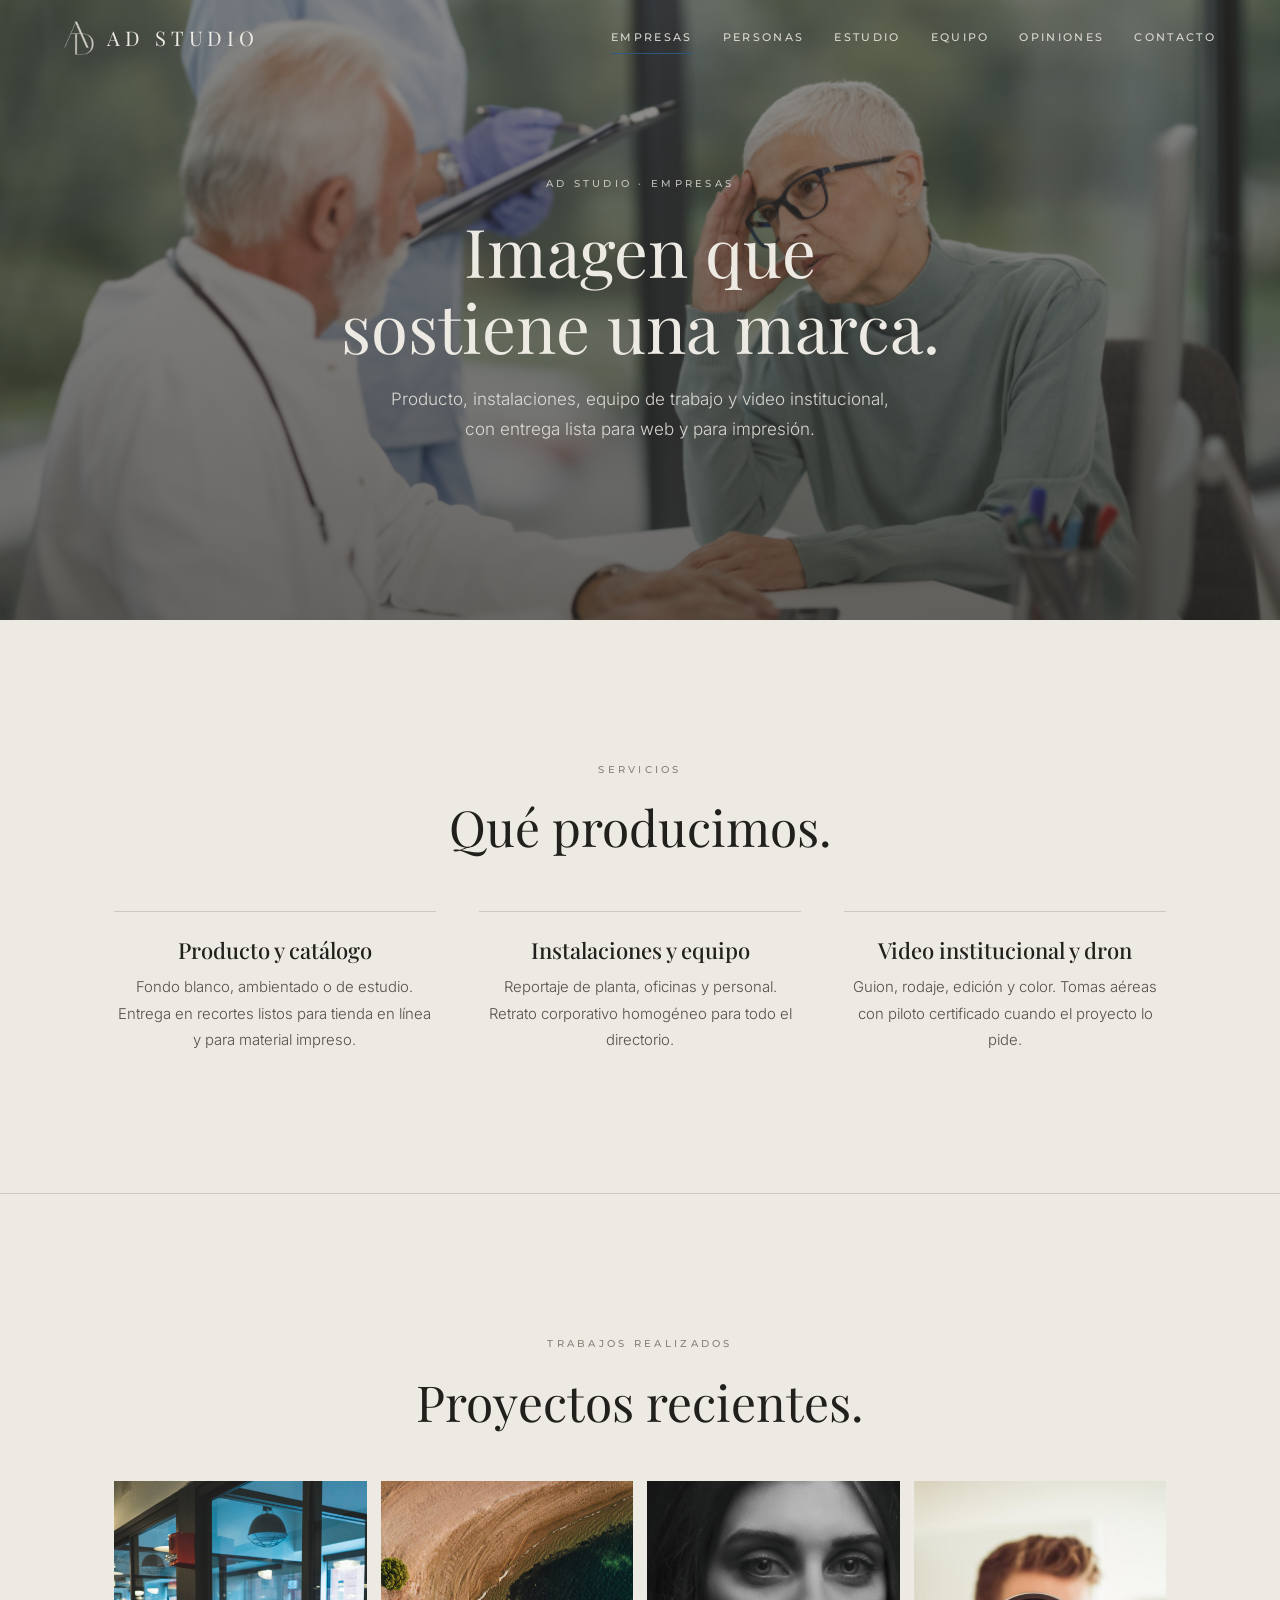
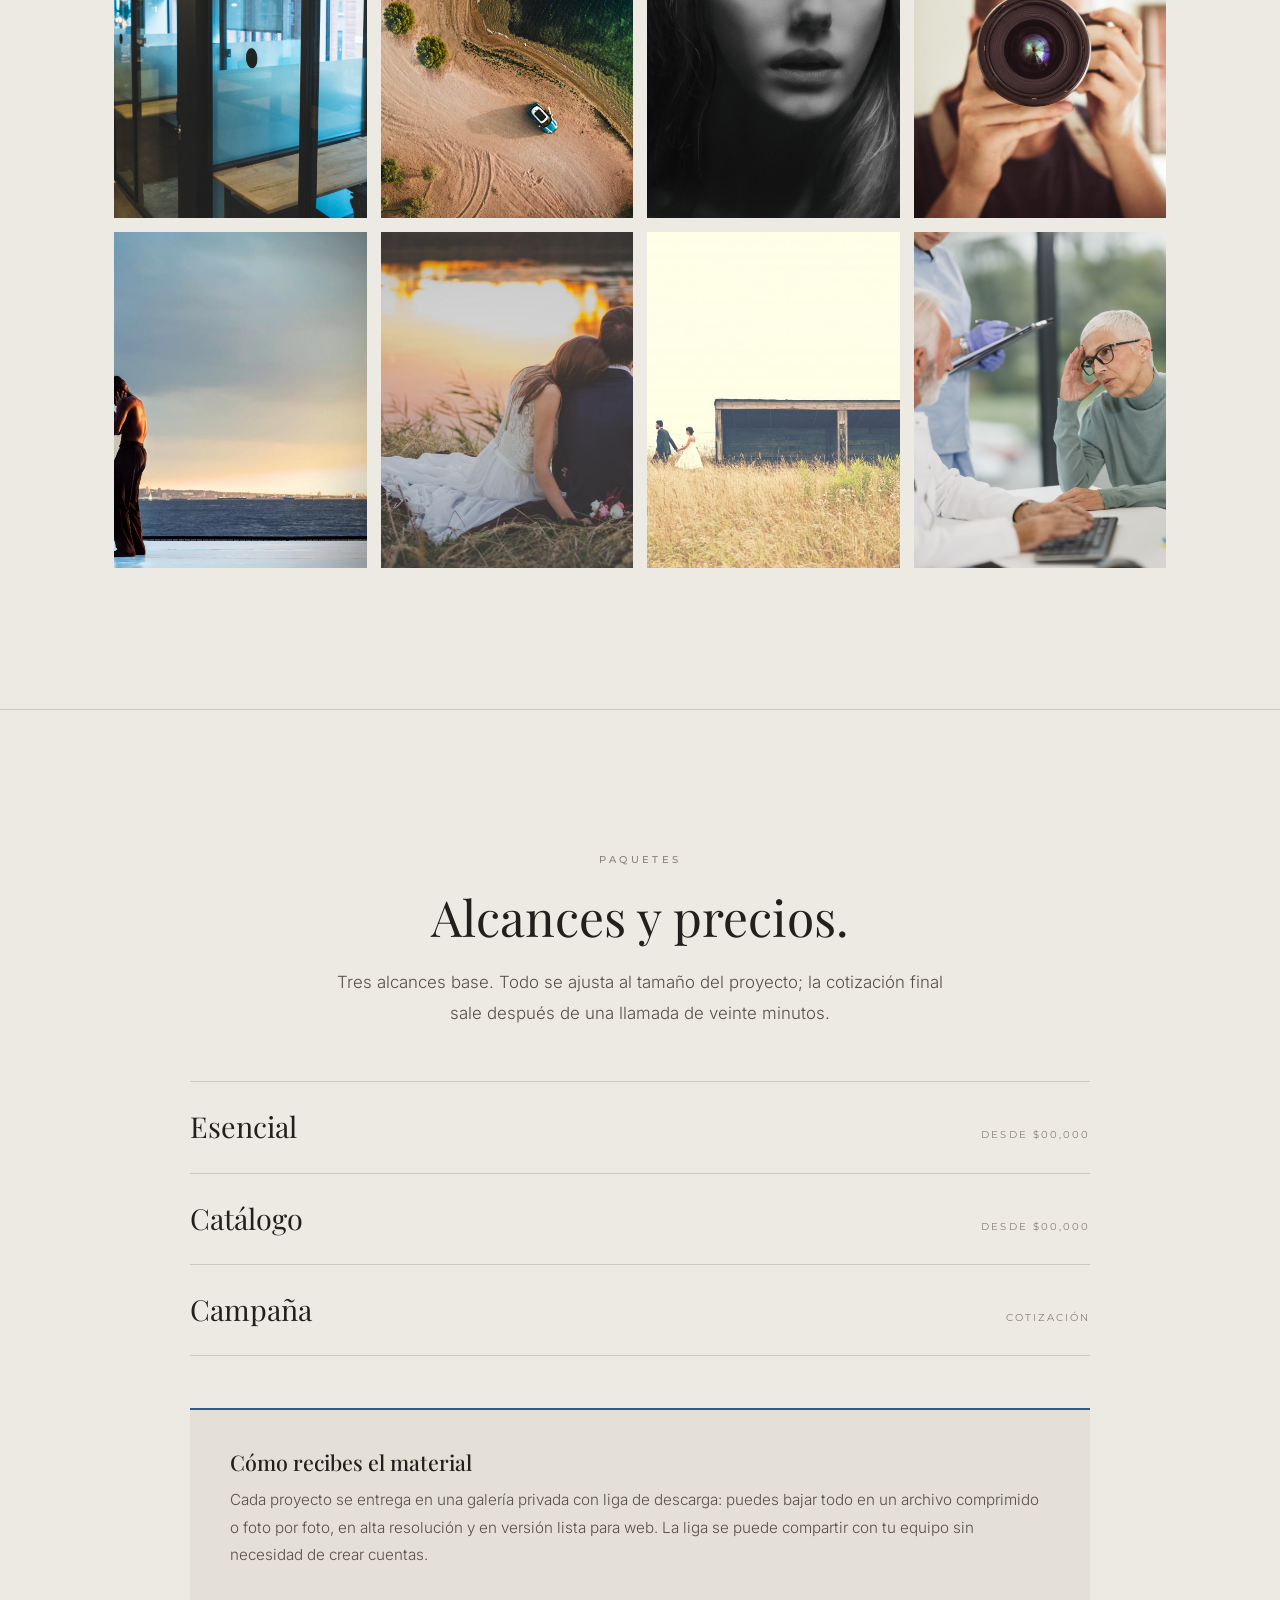
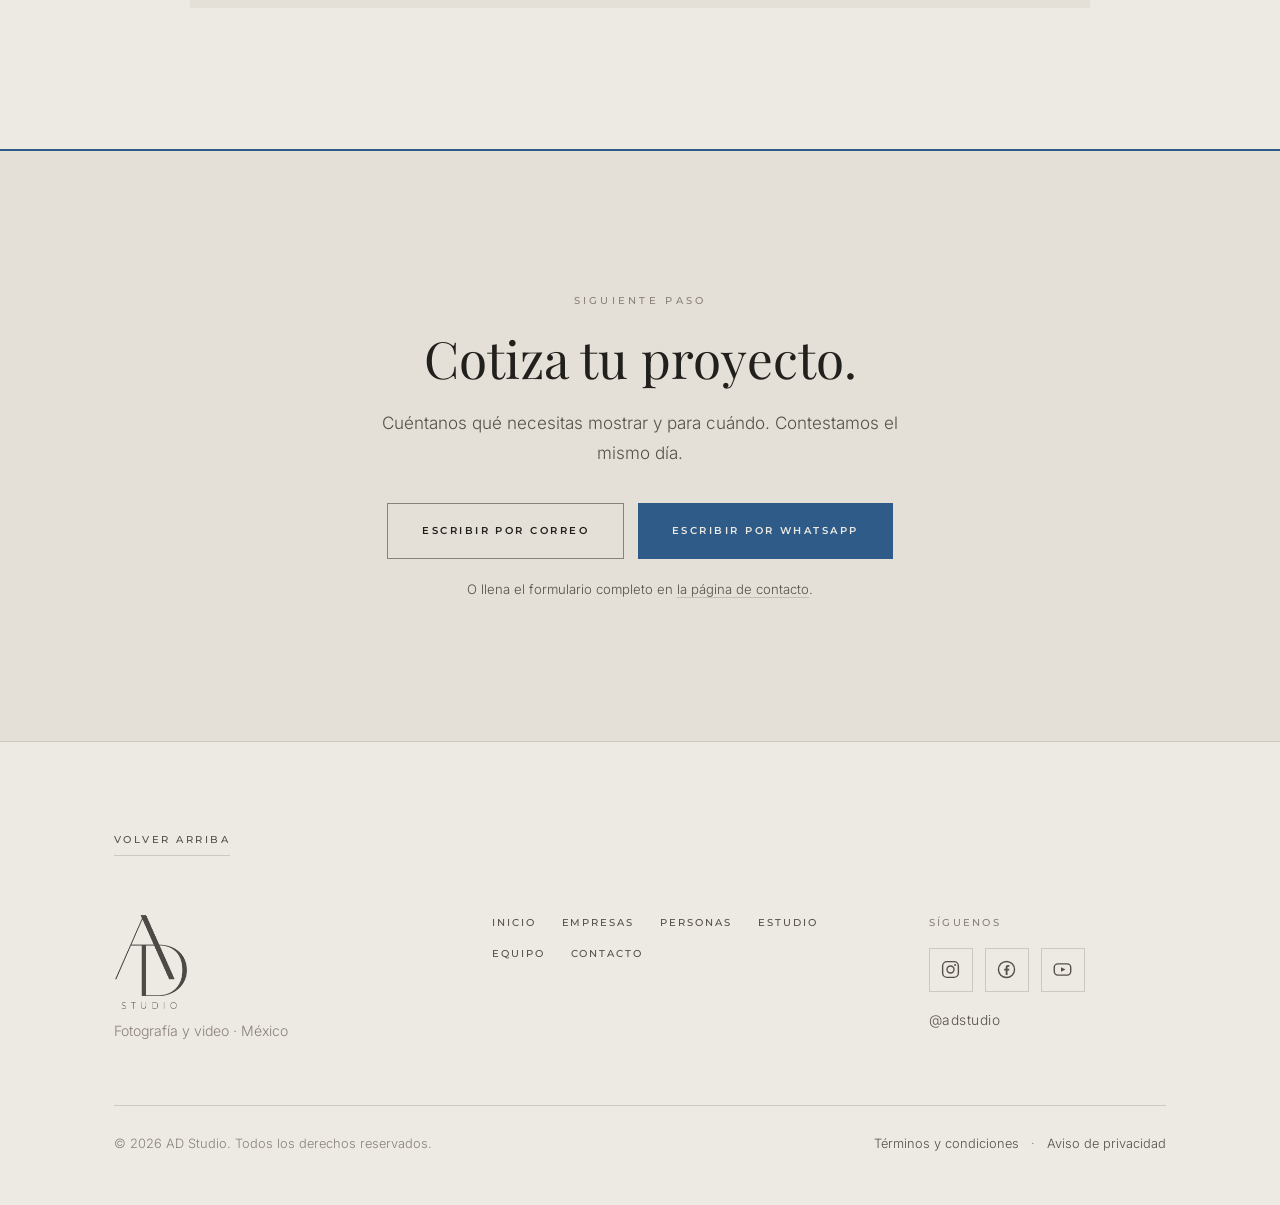
==== commit 219f8660: "Logo de AD Studio en barra, pie y favicon El original venia en JPEG sobre fondo blanco, asi que se d" ====
--- a/empresas.html
+++ b/empresas.html
@@ -11,13 +11,18 @@
 <meta name="robots" content="noai, noimageai">
 <meta name="referrer" content="no-referrer">
 <meta http-equiv="Content-Security-Policy" content="default-src 'none'; img-src 'self' data:; media-src 'self'; style-src 'self'; script-src 'self'; font-src 'self'; form-action 'none'; base-uri 'none'; object-src 'none'">
+<link rel="icon" href="img/favicon.png" type="image/png">
 <link rel="stylesheet" href="estilo.css">
 </head>
 <body>
 
 <header class="bar">
   <div class="bar__in">
-    <a class="sign" href="index.html">AD Studio</a>
+    <a class="sign" href="index.html">
+      <img class="sign__mark sign__mark--claro" src="img/logo-marca-claro.png" alt="" width="358" height="400">
+      <img class="sign__mark sign__mark--oscuro" src="img/logo-marca.png" alt="" width="358" height="400">
+      <span class="sign__txt">AD Studio</span>
+    </a>
     <button class="burger" type="button" aria-label="Menú" aria-expanded="false">
       <span></span><span></span><span></span>
     </button>
@@ -169,7 +174,7 @@
 
     <div class="foot__in">
       <div class="foot__brand">
-        <p class="foot__mark">AD Studio</p>
+        <p class="foot__mark"><img src="img/logo.png" alt="AD Studio" width="558" height="720"></p>
         <p class="foot__tag">Fotografía y video · México</p>
       </div>
 
--- a/estilo.css
+++ b/estilo.css
@@ -446,3 +446,30 @@
 .social a{color:var(--char-2)}
 .social a:hover{border-color:var(--accent);color:var(--accent)}
 .foot__handle{color:var(--char-2)}
+
+/* =========================================================
+   LOGO
+   El original es un JPEG oscuro sobre blanco, asi que no se
+   puede usar tal cual sobre foto ni sobre el fondo hueso.
+   En img/ viven las versiones recortadas y transparentes:
+   logo.png / logo-claro.png     -> monograma + STUDIO
+   logo-marca*.png               -> solo el monograma
+   Se usa la clara sobre el video y la oscura cuando la barra
+   ya tiene fondo.
+   ========================================================= */
+.sign{display:inline-flex;align-items:center;gap:13px}
+.sign__mark{height:34px;width:auto;display:block}
+.sign__mark--oscuro{display:none}
+.bar.is-solid .sign__mark--claro,
+.bar.is-plain .sign__mark--claro,
+.bar.is-open .sign__mark--claro{display:none}
+.bar.is-solid .sign__mark--oscuro,
+.bar.is-plain .sign__mark--oscuro,
+.bar.is-open .sign__mark--oscuro{display:block}
+
+.foot__mark img{height:96px;width:auto}
+
+@media (max-width:820px){
+  .sign__mark{height:30px}
+  .foot__mark img{height:78px}
+}
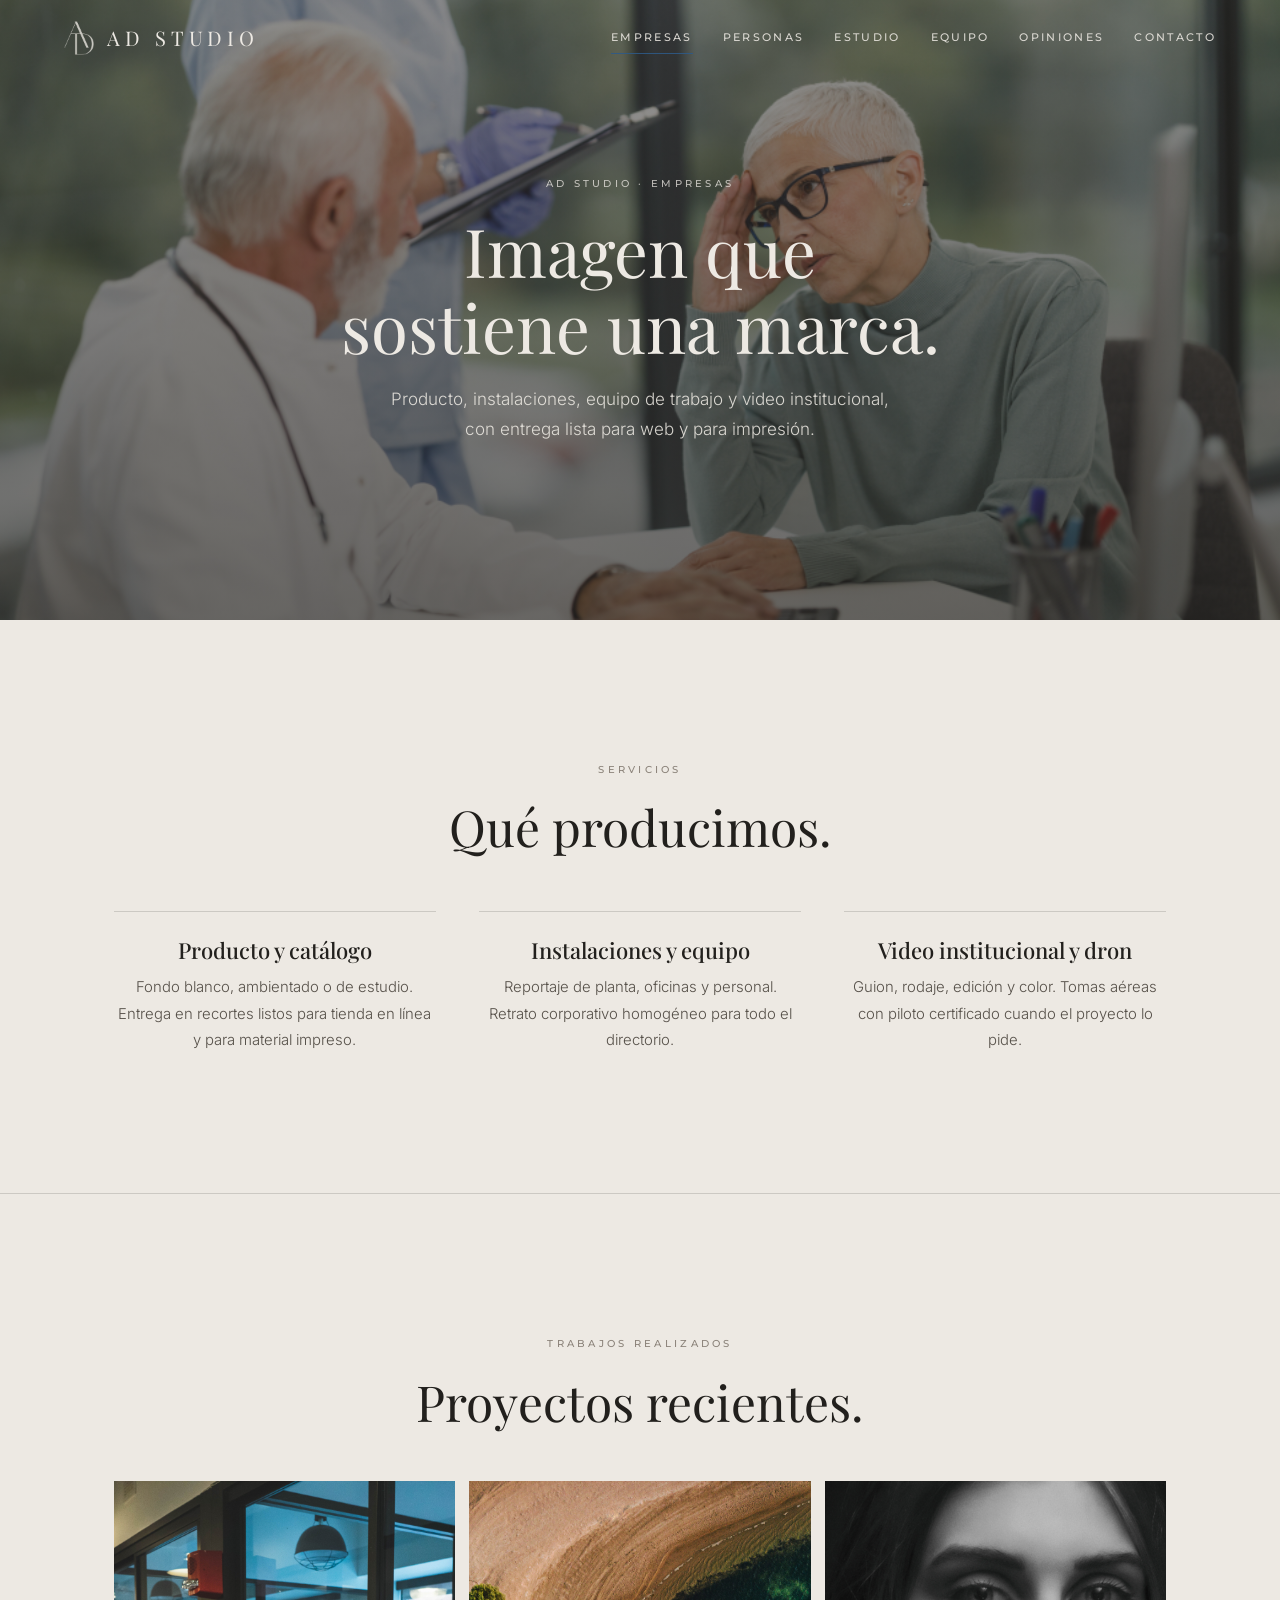
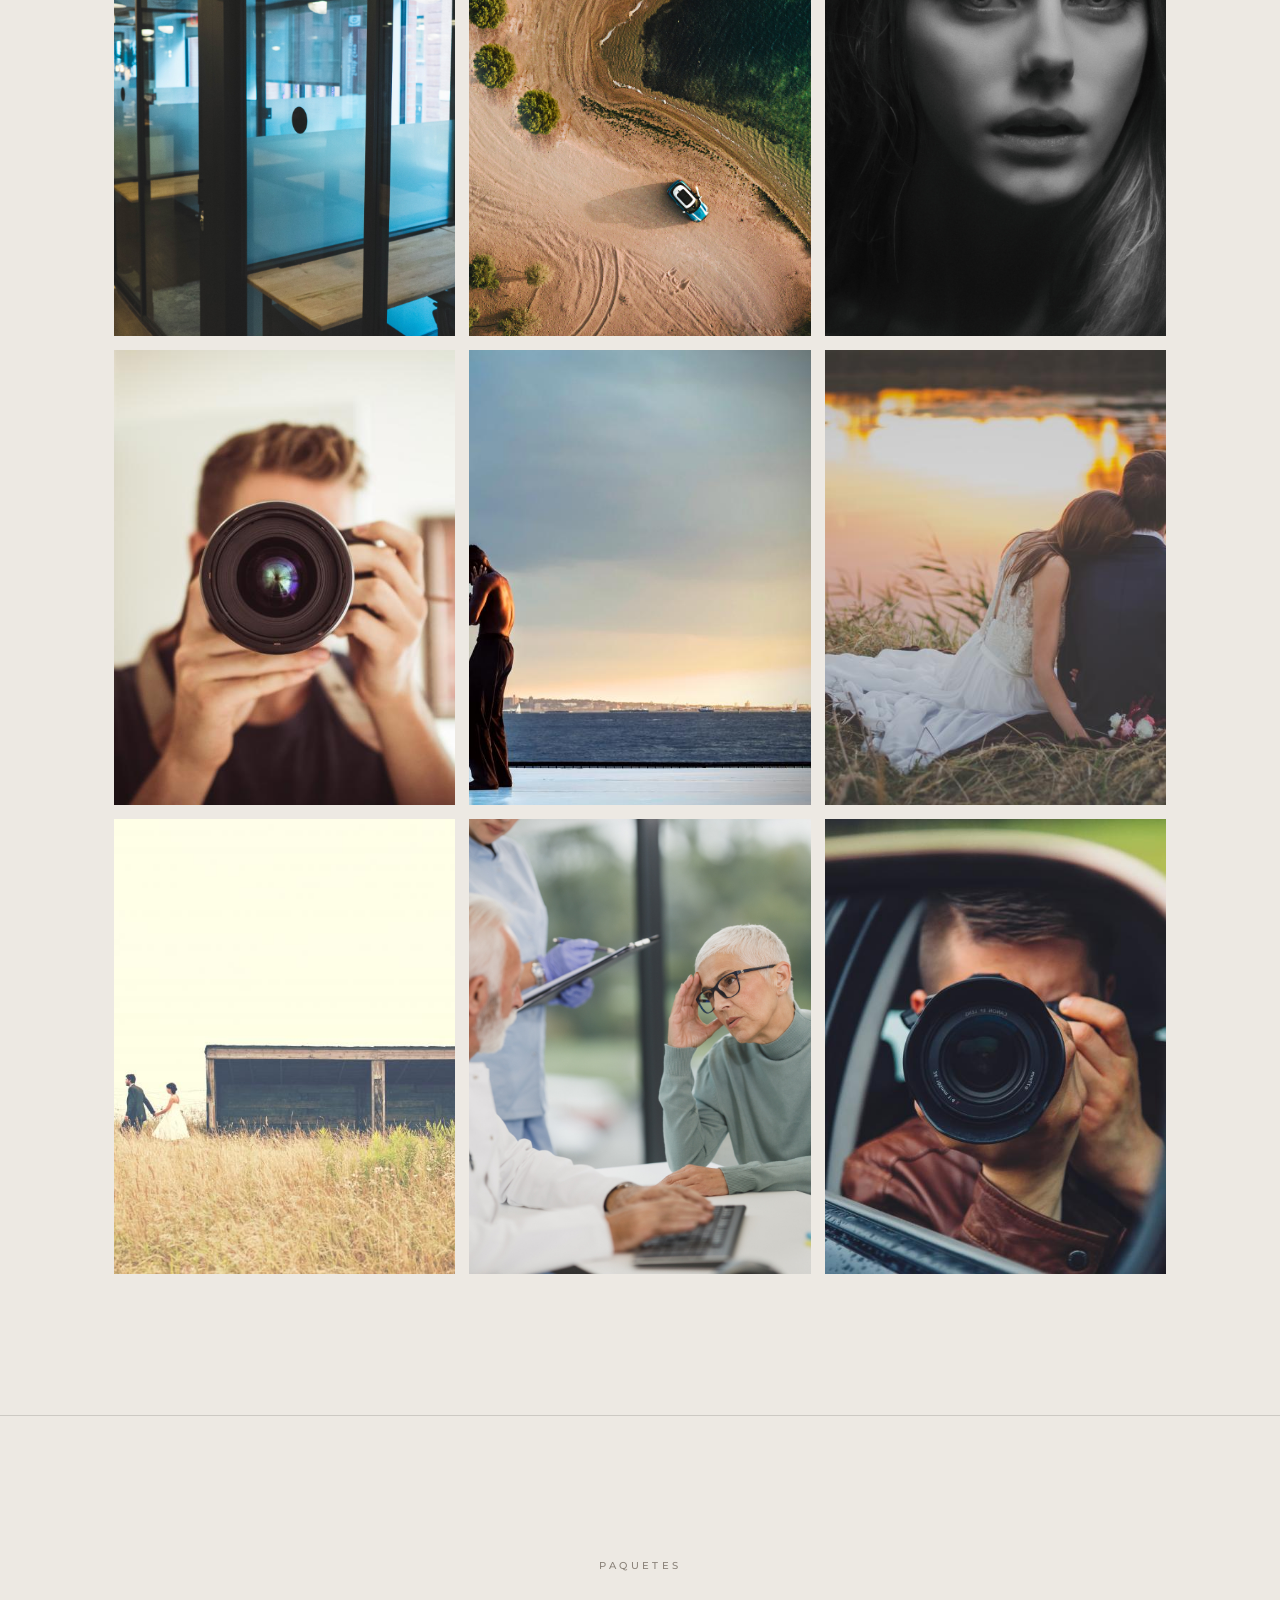
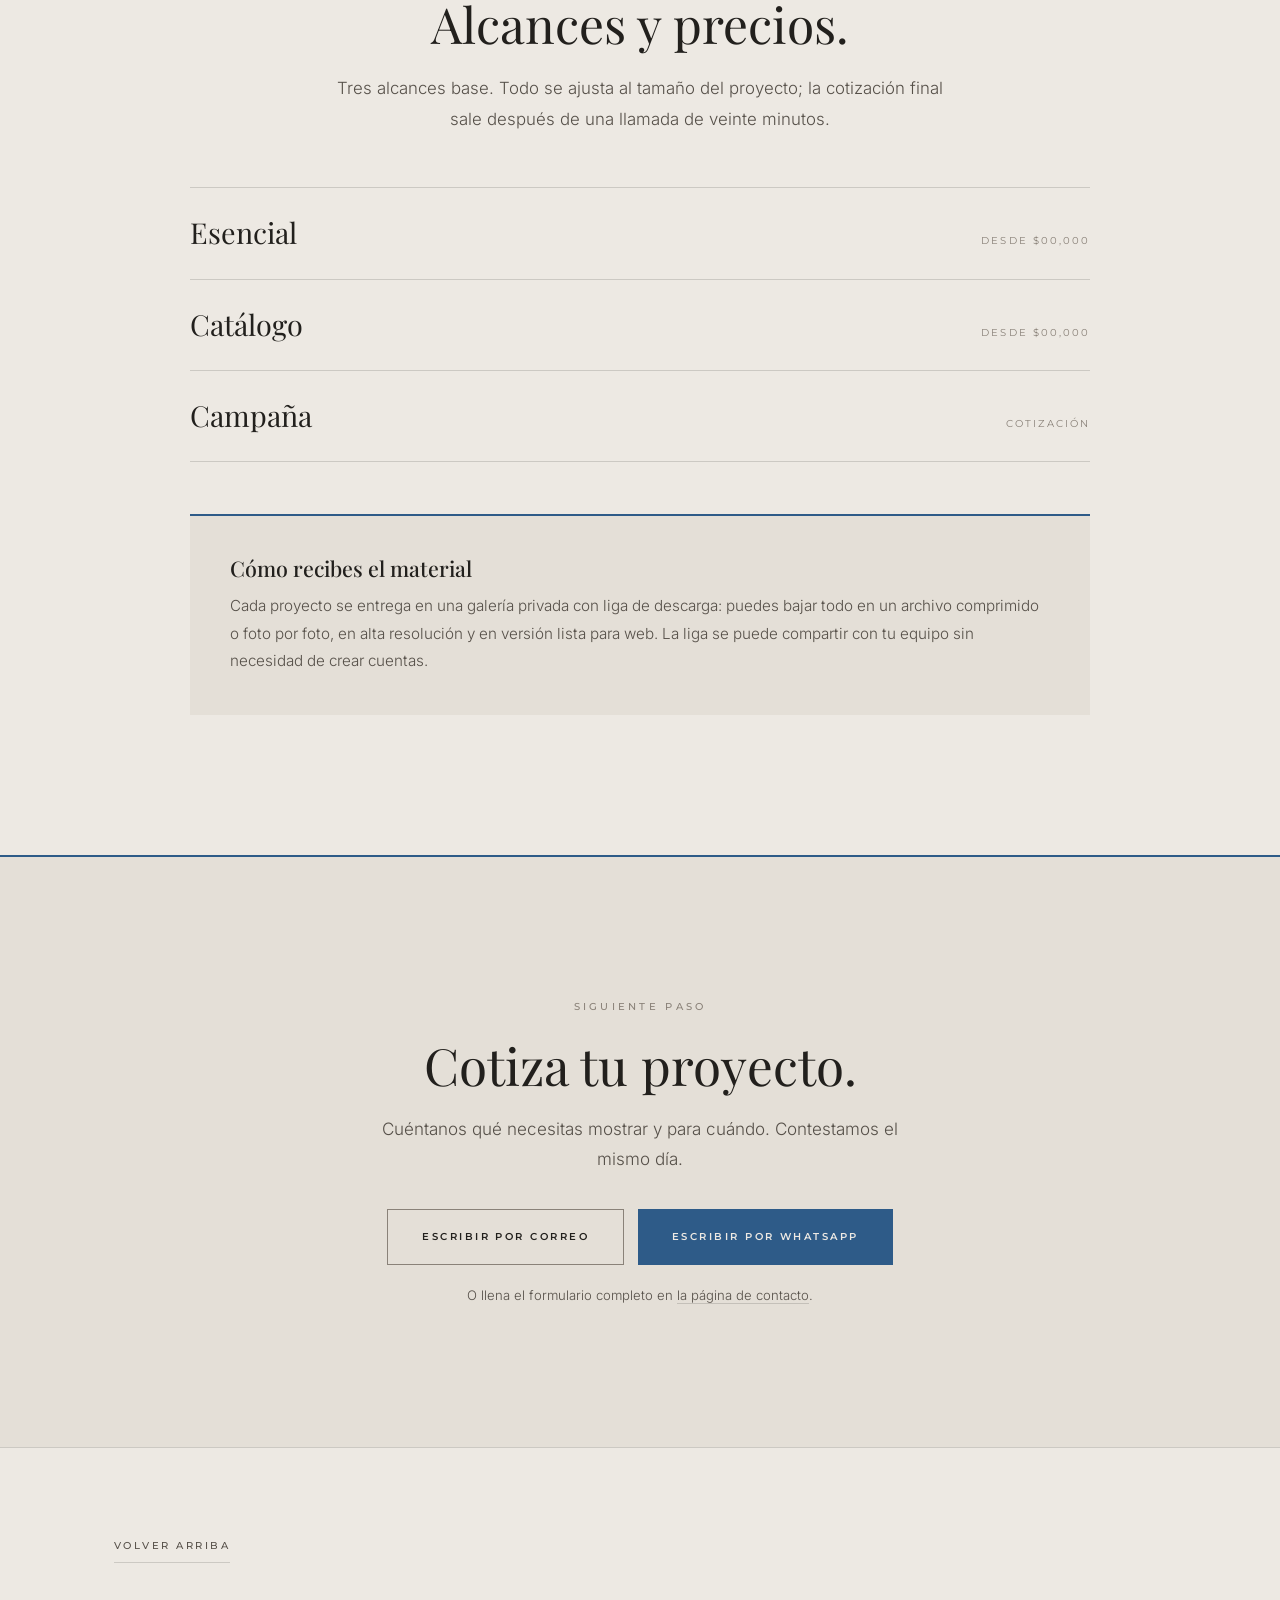
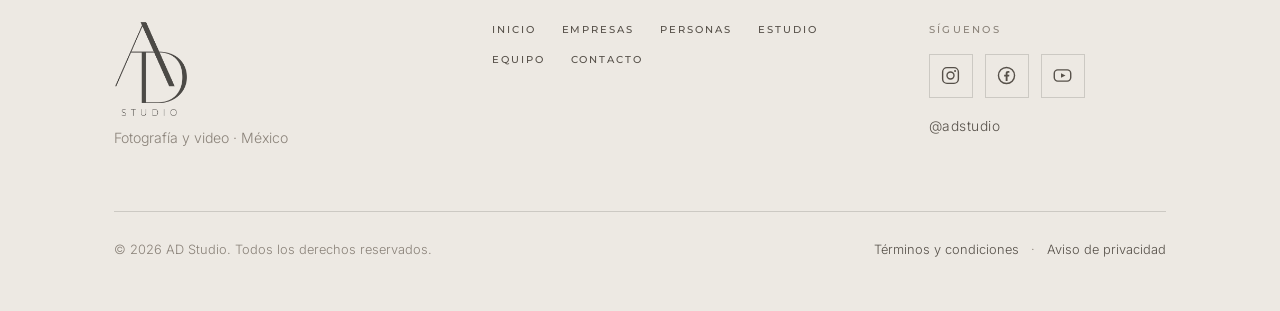
==== commit e901ed87: "Galerias de 9 fotos en 3x3 con expansion al pasar el mouse Ademas el hero queda listo para dos video" ====
--- a/empresas.html
+++ b/empresas.html
@@ -84,8 +84,9 @@
         <figure class="shot"><img src="img/galeria-cine.jpg" alt="Fotograma de campaña"></figure>
         <figure class="shot"><img src="img/reel-cine.jpg" alt="Reel corporativo"></figure>
         <figure class="shot"><img src="img/empresas-hero.jpg" alt="Equipo de trabajo"></figure>
-      </div>
-      <button class="more" type="button" data-for="shots-empresas">Ver las 8 fotos</button>
+        <figure class="shot"><img src="img/nosotros-hero.jpg" alt="Retrato de equipo"></figure>
+      </div>
+      <button class="more" type="button" data-for="shots-empresas">Ver las 9 fotos</button>
     </div>
   </section>
 
--- a/estilo.css
+++ b/estilo.css
@@ -473,3 +473,39 @@
   .sign__mark{height:30px}
   .foot__mark img{height:78px}
 }
+
+/* =========================================================
+   GALERIA DE 9 FOTOS, 3x3
+   Al pasar el mouse la foto crece de verdad, saliendose de su
+   casilla y montandose sobre las vecinas, para poder verla mejor.
+   Las de los extremos crecen hacia adentro para no empujar el
+   ancho de la pagina.
+   ========================================================= */
+.shots{grid-template-columns:repeat(3,1fr);overflow:visible}
+.shot{
+  transition:transform .45s var(--ease), box-shadow .45s var(--ease);
+  transform-origin:center center;
+}
+.shot img{transition:none;transform:none}
+.shot:hover img,.shot:focus-within img{transform:none}
+.shot:hover{
+  transform:scale(1.42);z-index:20;
+  box-shadow:0 26px 60px rgba(30,28,26,.32);
+}
+.shot:nth-child(3n+1){transform-origin:left center}
+.shot:nth-child(3n){transform-origin:right center}
+.shot:nth-child(-n+3):hover{transform-origin:center top}
+.shot:nth-child(1):hover{transform-origin:left top}
+.shot:nth-child(3):hover{transform-origin:right top}
+.shot:nth-child(n+7):hover{transform-origin:center bottom}
+.shot:nth-child(7):hover{transform-origin:left bottom}
+.shot:nth-child(9):hover{transform-origin:right bottom}
+
+/* En pantalla tactil no hay mouse: no crece nada y se muestran
+   4 de 9 hasta que se pidan las demas. */
+@media (hover:none){
+  .shot:hover{transform:none;box-shadow:none}
+}
+@media (max-width:1000px){
+  .shots{grid-template-columns:repeat(2,1fr)}
+}
